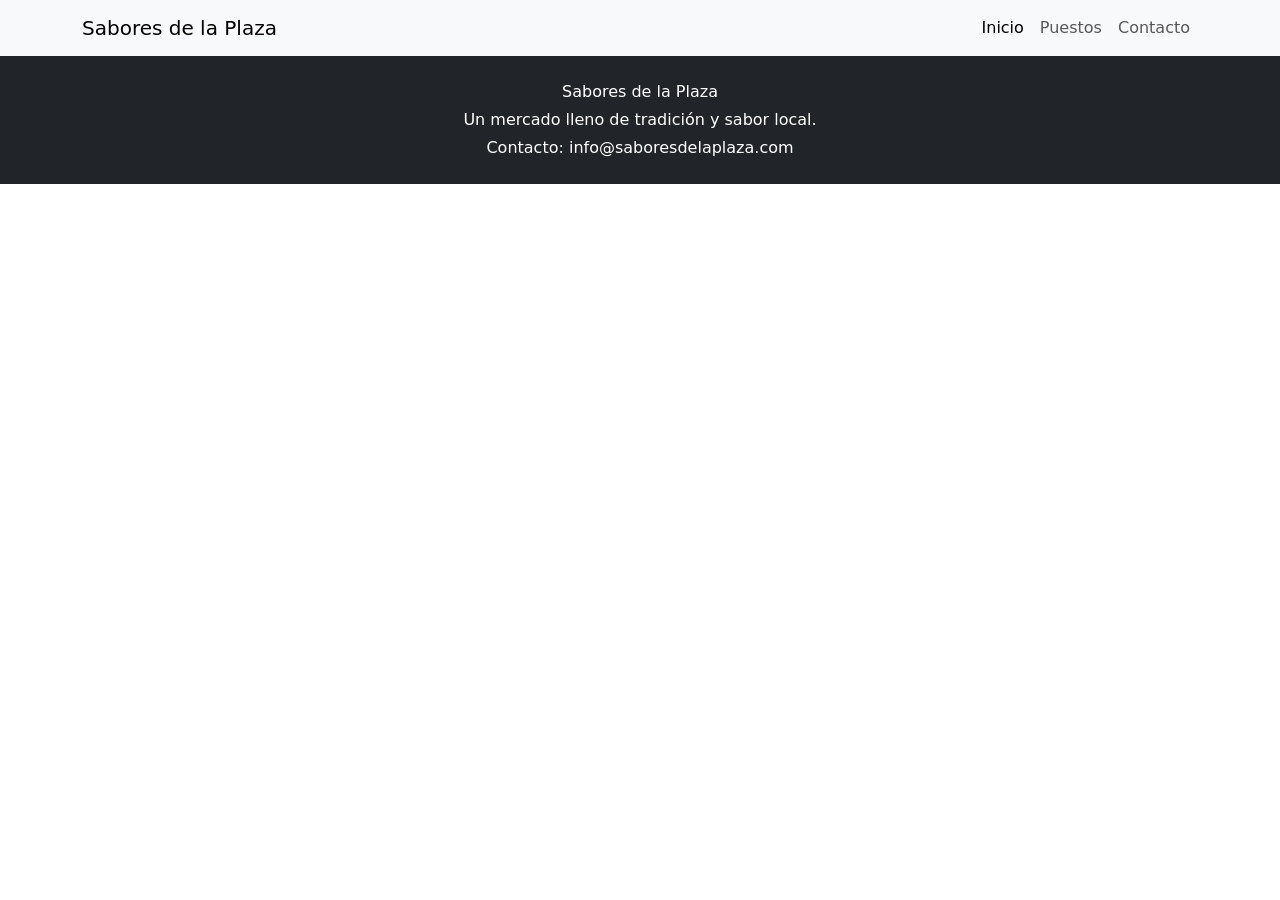
==== plaza/contacto.html @ 146f12a5 "Solución ejercicios 01 al 03, 04 en proceso" ====
<!--
============================================================
Página CONTACTO Y PEDIDOS · Sabores de la Plaza
Ejercicios 01, 02, 06, 07 y 08
============================================================
Escribe tu HTML DEBAJO de este comentario.

Ejercicios 01 y 02 · Igual que en index.html
  - Bootstrap instalado y la MISMA barra de navegación.

Ejercicio 06 · El formulario
  - Campos: nombre (type="text"), teléfono o correo (type="tel" o
    type="email"), un <select> con al menos 3 puestos y un
    <textarea> para el mensaje.
  - Cada campo con su <label for="..."> igual a su id.
  - Clases de Bootstrap: form-control (form-select en el select).
  - Un <button type="submit"> con btn y un color (btn-primary…).
  - Centrado y sin ocupar todo el ancho en pantalla grande:
    la fila con justify-content-center y la columna menor a 12.

Ejercicio 07 · Más componentes de la documentación
  - Preguntas frecuentes (Components → Accordion), al menos 3.
  - Y uno de estos dos: un modal (Components → Modal) o unas
    pestañas (Components → Navs and tabs). Aquí o en otra página.

Ejercicio 08 · La letra
  - El mismo <link> de Google Fonts que en index.html.
============================================================
-->

<!DOCTYPE html>
<html lang="es">

<head>
  <meta charset="UTF-8">
  <meta name="viewport" content="width=device-width, initial-scale=1.0">
  <title>Inicio</title>

  <link href="https://cdn.jsdelivr.net/npm/bootstrap@5.3.8/dist/css/bootstrap.min.css" rel="stylesheet"
    integrity="sha384-sRIl4kxILFvY47J16cr9ZwB07vP4J8+LH7qKQnuqkuIAvNWLzeN8tE5YBujZqJLB" crossorigin="anonymous">
  <link href="styles.css" rel="stylesheet">

</head>

<body>

  <nav class="navbar navbar-expand-lg navbar-light bg-light">
    <div class="container">

      <a class="navbar-brand" href="index.html">
        Sabores de la Plaza
      </a>

      <button class="navbar-toggler" type="button" data-bs-toggle="collapse" data-bs-target="#menuPrincipal"
        aria-controls="menuPrincipal" aria-expanded="false" aria-label="Abrir menú">

        <span class="navbar-toggler-icon"></span>
      </button>

      <div class="collapse navbar-collapse" id="menuPrincipal">
        <ul class="navbar-nav ms-auto">

          <li class="nav-item">
            <a class="nav-link active" href="index.html">Inicio</a>
          </li>

          <li class="nav-item">
            <a class="nav-link" href="puestos.html">Puestos</a>
          </li>

          <li class="nav-item">
            <a class="nav-link" href="contacto.html">Contacto</a>
          </li>

        </ul>
      </div>

    </div>
  </nav>

  <footer class="bg-dark text-white text-center py-4">
    <div class="container">
      <p class="mb-1">Sabores de la Plaza</p>
      <p class="mb-1">Un mercado lleno de tradición y sabor local.</p>
      <p class="mb-0">Contacto: info@saboresdelaplaza.com</p>
    </div>
  </footer>

  <script src="https://cdn.jsdelivr.net/npm/bootstrap@5.3.8/dist/js/bootstrap.bundle.min.js"
    integrity="sha384-FKyoEForCGlyvwx9Hj09JcYn3nv7wiPVlz7YYwJrWVcXK/BmnVDxM+D2scQbITxI"
    crossorigin="anonymous"></script>
</body>

</html>
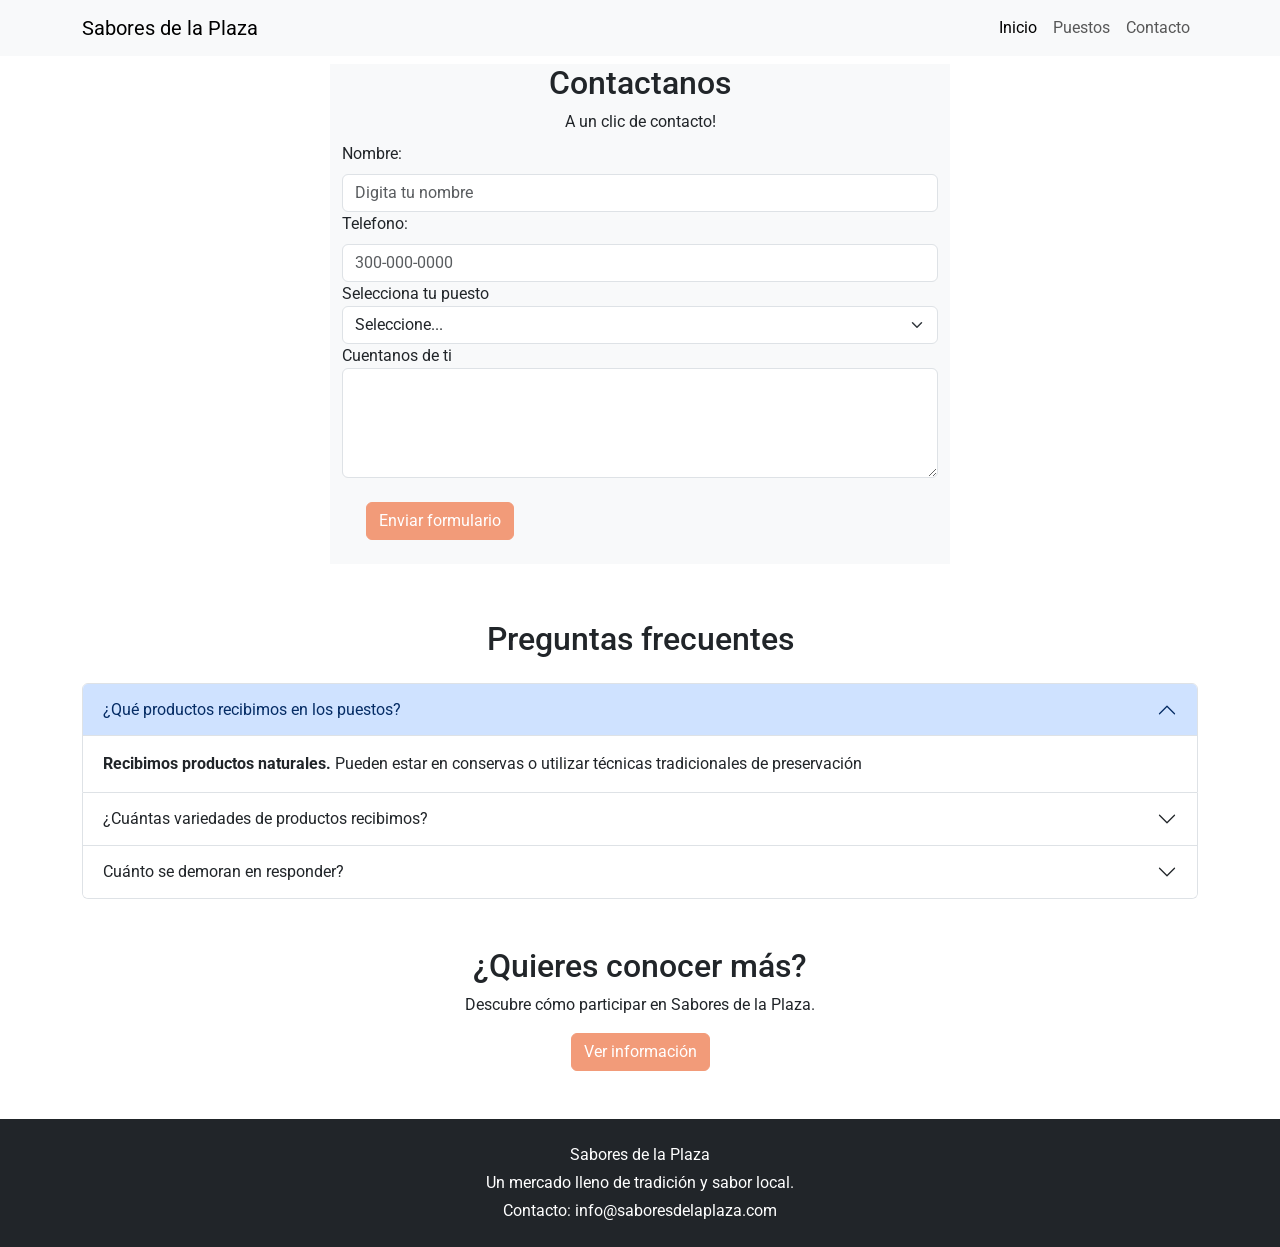
==== commit cded2d9f: "Se resuelven los ejercicios del taller" ====
--- a/plaza/contacto.html
+++ b/plaza/contacto.html
@@ -34,7 +34,9 @@
 <head>
   <meta charset="UTF-8">
   <meta name="viewport" content="width=device-width, initial-scale=1.0">
-  <title>Inicio</title>
+  <title>Contactanos</title>
+
+  <link rel="stylesheet" href="https://fonts.googleapis.com/css2?family=Roboto:wght@400;700&display=swap">
 
   <link href="https://cdn.jsdelivr.net/npm/bootstrap@5.3.8/dist/css/bootstrap.min.css" rel="stylesheet"
     integrity="sha384-sRIl4kxILFvY47J16cr9ZwB07vP4J8+LH7qKQnuqkuIAvNWLzeN8tE5YBujZqJLB" crossorigin="anonymous">
@@ -77,6 +79,126 @@
 
     </div>
   </nav>
+
+  <main>
+    <div class="row justify-content-center p-2">
+      <div class="col-12 col-md-8 col-lg-6">
+        <div class="container bg-light">
+          <form>
+            <div class="title text-center">
+              <h2 class="form-title">Contactanos</h2>
+              <p class="form-label">A un clic de contacto!</p>
+            </div>
+
+            <div class="form-field">
+              <label for="nombre" class="form-label mb-2">Nombre:</label>
+              <input type="text" class="form-control" id="nombre" placeholder="Digita tu nombre">
+            </div>
+            <div class="form-field">
+              <label for="telefono" class="form-label mb-2">Telefono:</label>
+              <input type="tel" class="form-control" id="telefono" placeholder="300-000-0000">
+            </div>
+            <div class="form-field">
+              <label for="puesto">Selecciona tu puesto</label>
+              <select class="form-select" id="puesto">
+                <option>Seleccione...</option>
+                <option value="frutas">Frutas</option>
+                <option value="panaderia">Panadería</option>
+                <option value="jugos">Jugos</option>
+              </select>
+            </div>
+            <div class="form-field">
+              <label for="mensaje">Cuentanos de ti</label>
+              <textarea class="form-control" id="mensaje" rows="4"></textarea>
+            </div>
+            <div class="justify-content-center p-4">
+              <button type="submit" class="btn btn-primary">Enviar formulario</button>
+            </div>
+          </form>
+        </div>
+      </div>
+    </div>
+
+
+
+    <section class="container my-5">
+      <h2 class="text-center mb-4">Preguntas frecuentes</h2>
+      <div class="accordion" id="accordionPreguntas">
+
+        <div class="accordion-item">
+          <h2 class="accordion-header">
+            <button class="accordion-button" type="button" data-bs-toggle="collapse" data-bs-target="#preguntaUno"
+              aria-expanded="true" aria-controls="preguntaUno">
+              ¿Qué productos recibimos en los puestos?
+            </button>
+          </h2>
+
+          <div id="preguntaUno" class="accordion-collapse collapse show" data-bs-parent="#accordionPreguntas">
+            <div class="accordion-body">
+              <strong>Recibimos productos naturales.</strong>
+              Pueden estar en conservas o utilizar técnicas tradicionales de preservación
+            </div>
+          </div>
+        </div>
+
+        <div class="accordion-item">
+          <h2 class="accordion-header">
+            <button class="accordion-button collapsed" type="button" data-bs-toggle="collapse"
+              data-bs-target="#preguntaDos" aria-expanded="false" aria-controls="preguntaDos">
+              ¿Cuántas variedades de productos recibimos?
+            </button>
+          </h2>
+
+          <div id="preguntaDos" class="accordion-collapse collapse" data-bs-parent="#accordionPreguntas">
+            <div class="accordion-body">Las que desees presentarnos, siempre que cumplan con las características y los
+              requisitos de <code>selección</code></div>
+          </div>
+        </div>
+
+        <div class="accordion-item">
+          <h2 class="accordion-header">
+            <button class="accordion-button collapsed" type="button" data-bs-toggle="collapse"
+              data-bs-target="#preguntaTres" aria-expanded="false" aria-controls="preguntaTres"> Cuánto se demoran en
+              responder?</button>
+          </h2>
+
+          <div id="preguntaTres" class="accordion-collapse collapse" data-bs-parent="#accordionPreguntas">
+            <div class="accordion-body">Nuestro equipo revisa las propuestas y se comunica luego para darte una
+              respuesta. <code>Agradecemos tu interes y pacienciam ;)</code></div>
+          </div>
+        </div>
+      </div>
+    </section>
+
+
+    <section class="container text-center my-5">
+      <h2>¿Quieres conocer más?</h2>
+      <p>Descubre cómo participar en Sabores de la Plaza.</p>
+
+      <button type="button" class="btn btn-primary" data-bs-toggle="modal" data-bs-target="#modalInformacion">Ver
+        información</button>
+    </section>
+
+    <div class="modal fade" id="modalInformacion" tabindex="-1" aria-labelledby="tituloModal" aria-hidden="true">
+      <div class="modal-dialog">
+        <div class="modal-content">
+
+          <div class="modal-header">
+            <h2 class="modal-title fs-5" id="tituloModal">Bienvenidx a nuestra placita!</h2>
+            <button type="button" class="btn-close" data-bs-dismiss="modal" aria-label="Cerrar"></button>
+          </div>
+
+          <div class="modal-body">Conoce nuestros puestos, descubre productos locales y contáctanos para compartir tu
+            propuesta.</div>
+
+          <div class="modal-footer">
+            <button type="button" class="btn btn-secondary" data-bs-dismiss="modal">Cerrar</button>
+            <a href="puestos.html" class="btn btn-primary">Ver puestos</a>
+          </div>
+        </div>
+      </div>
+    </div>
+  </main>
 
   <footer class="bg-dark text-white text-center py-4">
     <div class="container">
--- a/plaza/styles.css
+++ b/plaza/styles.css
@@ -0,0 +1,34 @@
+/*
+============================================================
+Ejercicio 08 · La identidad visual de Sabores de la Plaza
+============================================================
+El cliente pidió "nuestros propios colores, no el azul de todos
+los sitios" y "una letra que se sienta cálida".
+Escribe tu CSS DEBAJO de este comentario.
+
+  - En :root, cambia --bs-primary y --bs-primary-rgb por tu color
+    principal (el mismo color: uno en hexadecimal y otro en números).
+  - En :root, cambia --bs-body-font-family por la fuente que traes
+    de Google Fonts (el mismo nombre que va en el <link>).
+  - Una regla para .btn-primary que cambie --bs-btn-bg (y si
+    quieres, --bs-btn-border-color y --bs-btn-hover-bg).
+
+Recuerda: este archivo se enlaza DESPUÉS de Bootstrap.
+La paleta es tuya: colores cálidos de plaza de mercado.
+
+profe como me va a poner a hacer root TnT (crisis existencial nocturna)
+============================================================
+*/
+
+:root {
+  --bs-primary: #f29b79;
+  --bs-primary-rgb: 242, 155, 121;
+  --bs-body-font-family: "Roboto", sans-serif;
+}
+
+.btn-primary {
+  --bs-btn-bg: #f29b79;
+  /* Si quiero B) */
+  --bs-btn-border-color: #f29b79;
+  --bs-btn-hover-bg: #b03005;
+}
